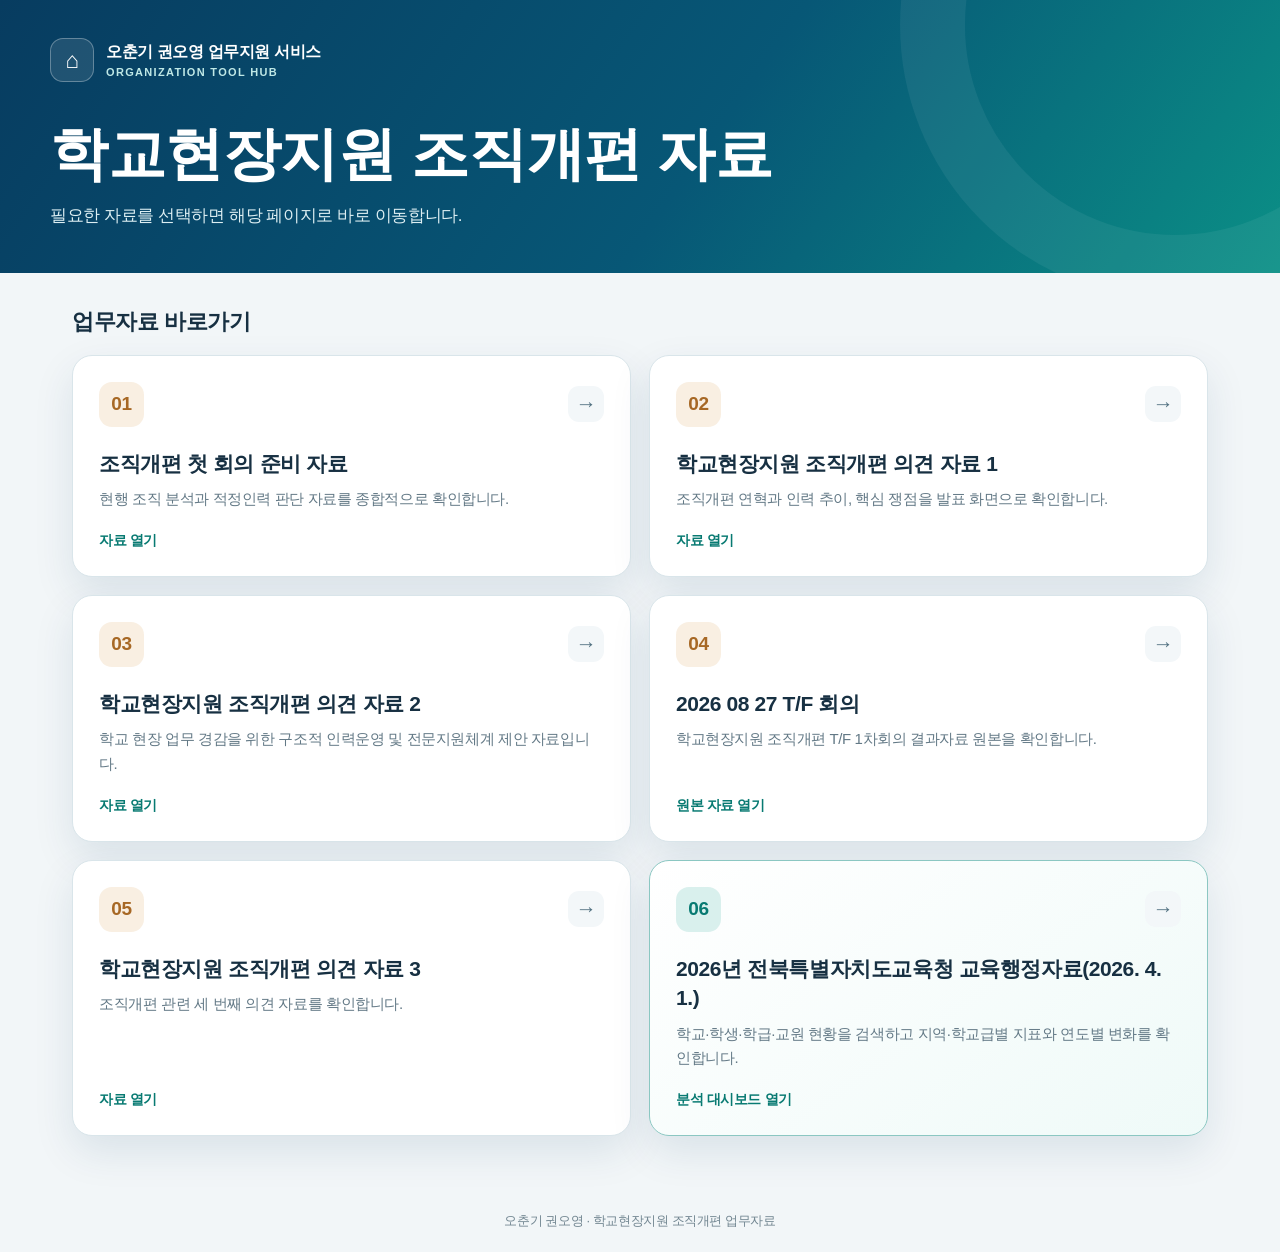
==== index.html @ 2577aa96 "Add 2026 education administration dashboard" ====
<!DOCTYPE html>
<html lang="ko">
<head>
  <meta charset="UTF-8">
  <meta name="viewport" content="width=device-width,initial-scale=1">
  <meta name="description" content="학교현장지원 조직개편 및 교육행정 관련 업무자료 모음">
  <meta name="theme-color" content="#073c60">
  <title>학교현장지원 조직개편 T/F</title>
  <style>
    :root{--navy:#073c60;--teal:#0b8f86;--ink:#173042;--muted:#637986;--line:#d9e5ea;--paper:#f2f6f8;--shadow:0 16px 40px rgba(7,60,96,.10)}
    *{box-sizing:border-box}body{margin:0;background:var(--paper);color:var(--ink);font-family:Pretendard,"Noto Sans KR","Malgun Gothic",sans-serif;letter-spacing:-.025em}.hero{position:relative;overflow:hidden;padding:38px 28px 42px;color:#fff;background:linear-gradient(125deg,#073c60 0%,#075776 55%,#0b8f86 100%)}.hero:after{content:"";position:absolute;width:420px;height:420px;right:-170px;top:-250px;border:65px solid rgba(255,255,255,.06);border-radius:50%}.hero-inner,.content{width:min(1180px,100%);margin:auto}.brand{display:flex;align-items:center;gap:12px;font-weight:900}.home{width:44px;height:44px;display:grid;place-items:center;border:1px solid rgba(255,255,255,.3);border-radius:13px;background:rgba(255,255,255,.10);font-size:23px}.brand small{display:block;margin-top:3px;color:#bfe8e6;font-size:11px;letter-spacing:.12em}h1{max-width:760px;margin:38px 0 14px;font-size:clamp(36px,5vw,58px);line-height:1.17}.lead{margin:0;color:#dceef2;font-size:17px;line-height:1.7}.content{padding:34px 22px 54px}.section-title{margin:0 0 18px;font-size:22px}.grid{display:grid;grid-template-columns:repeat(2,minmax(0,1fr));gap:18px}.card{display:flex;min-height:205px;flex-direction:column;padding:26px;border:1px solid var(--line);border-radius:20px;background:#fff;box-shadow:var(--shadow);color:inherit;text-decoration:none;transition:transform .18s ease,box-shadow .18s ease,border-color .18s ease}.card:hover,.card:focus-visible{transform:translateY(-4px);border-color:#91c9c5;box-shadow:0 22px 48px rgba(7,60,96,.16);outline:none}.top{display:flex;align-items:center;justify-content:space-between}.num{display:grid;width:45px;height:45px;place-items:center;border-radius:13px;background:#f9efe2;color:#a76825;font-size:19px;font-weight:900}.arrow{display:grid;width:36px;height:36px;place-items:center;border-radius:11px;background:#f3f7f9;color:#547383;font-size:21px}.card h2{margin:22px 0 9px;font-size:21px;line-height:1.4}.card p{margin:0;color:var(--muted);font-size:15px;line-height:1.65}.open{margin-top:auto;padding-top:20px;color:#087a72;font-size:14px;font-weight:900}.card.featured{border-color:#8bc7c2;background:linear-gradient(145deg,#fff 0%,#effaf8 100%)}.card.featured .num{background:#d9f0ed;color:#087a72}footer{padding:22px;text-align:center;color:#728691;font-size:13px}@media(max-width:720px){.hero{padding:28px 20px 34px}.hero h1{margin-top:30px}.content{padding:25px 15px 42px}.grid{grid-template-columns:1fr}.card{min-height:190px}}
  </style>
</head>
<body>
  <header class="hero"><div class="hero-inner"><div class="brand"><span class="home">⌂</span><span>오춘기 권오영 업무지원 서비스<small>ORGANIZATION TOOL HUB</small></span></div><h1>학교현장지원 조직개편 자료</h1><p class="lead">필요한 자료를 선택하면 해당 페이지로 바로 이동합니다.</p></div></header>
  <main class="content"><h2 class="section-title">업무자료 바로가기</h2><div class="grid">
    <a class="card" href="reorganization.html"><div class="top"><span class="num">01</span><span class="arrow">→</span></div><h2>조직개편 첫 회의 준비 자료</h2><p>현행 조직 분석과 적정인력 판단 자료를 종합적으로 확인합니다.</p><span class="open">자료 열기</span></a>
    <a class="card" href="reorganization-presentation.html"><div class="top"><span class="num">02</span><span class="arrow">→</span></div><h2>학교현장지원 조직개편 의견 자료 1</h2><p>조직개편 연혁과 인력 추이, 핵심 쟁점을 발표 화면으로 확인합니다.</p><span class="open">자료 열기</span></a>
    <a class="card" href="organization.html"><div class="top"><span class="num">03</span><span class="arrow">→</span></div><h2>학교현장지원 조직개편 의견 자료 2</h2><p>학교 현장 업무 경감을 위한 구조적 인력운영 및 전문지원체계 제안 자료입니다.</p><span class="open">자료 열기</span></a>
    <a class="card" href="organization3.html"><div class="top"><span class="num">04</span><span class="arrow">→</span></div><h2>2026 08 27 T/F 회의</h2><p>학교현장지원 조직개편 T/F 1차회의 결과자료 원본을 확인합니다.</p><span class="open">원본 자료 열기</span></a>
    <a class="card" href="organization2.html"><div class="top"><span class="num">05</span><span class="arrow">→</span></div><h2>학교현장지원 조직개편 의견 자료 3</h2><p>조직개편 관련 세 번째 의견 자료를 확인합니다.</p><span class="open">자료 열기</span></a>
    <a class="card featured" href="eddata.html"><div class="top"><span class="num">06</span><span class="arrow">→</span></div><h2>2026년 전북특별자치도교육청 교육행정자료(2026. 4. 1.)</h2><p>학교·학생·학급·교원 현황을 검색하고 지역·학교급별 지표와 연도별 변화를 확인합니다.</p><span class="open">분석 대시보드 열기</span></a>
  </div></main>
  <footer>오춘기 권오영 · 학교현장지원 조직개편 업무자료</footer>
</body></html>
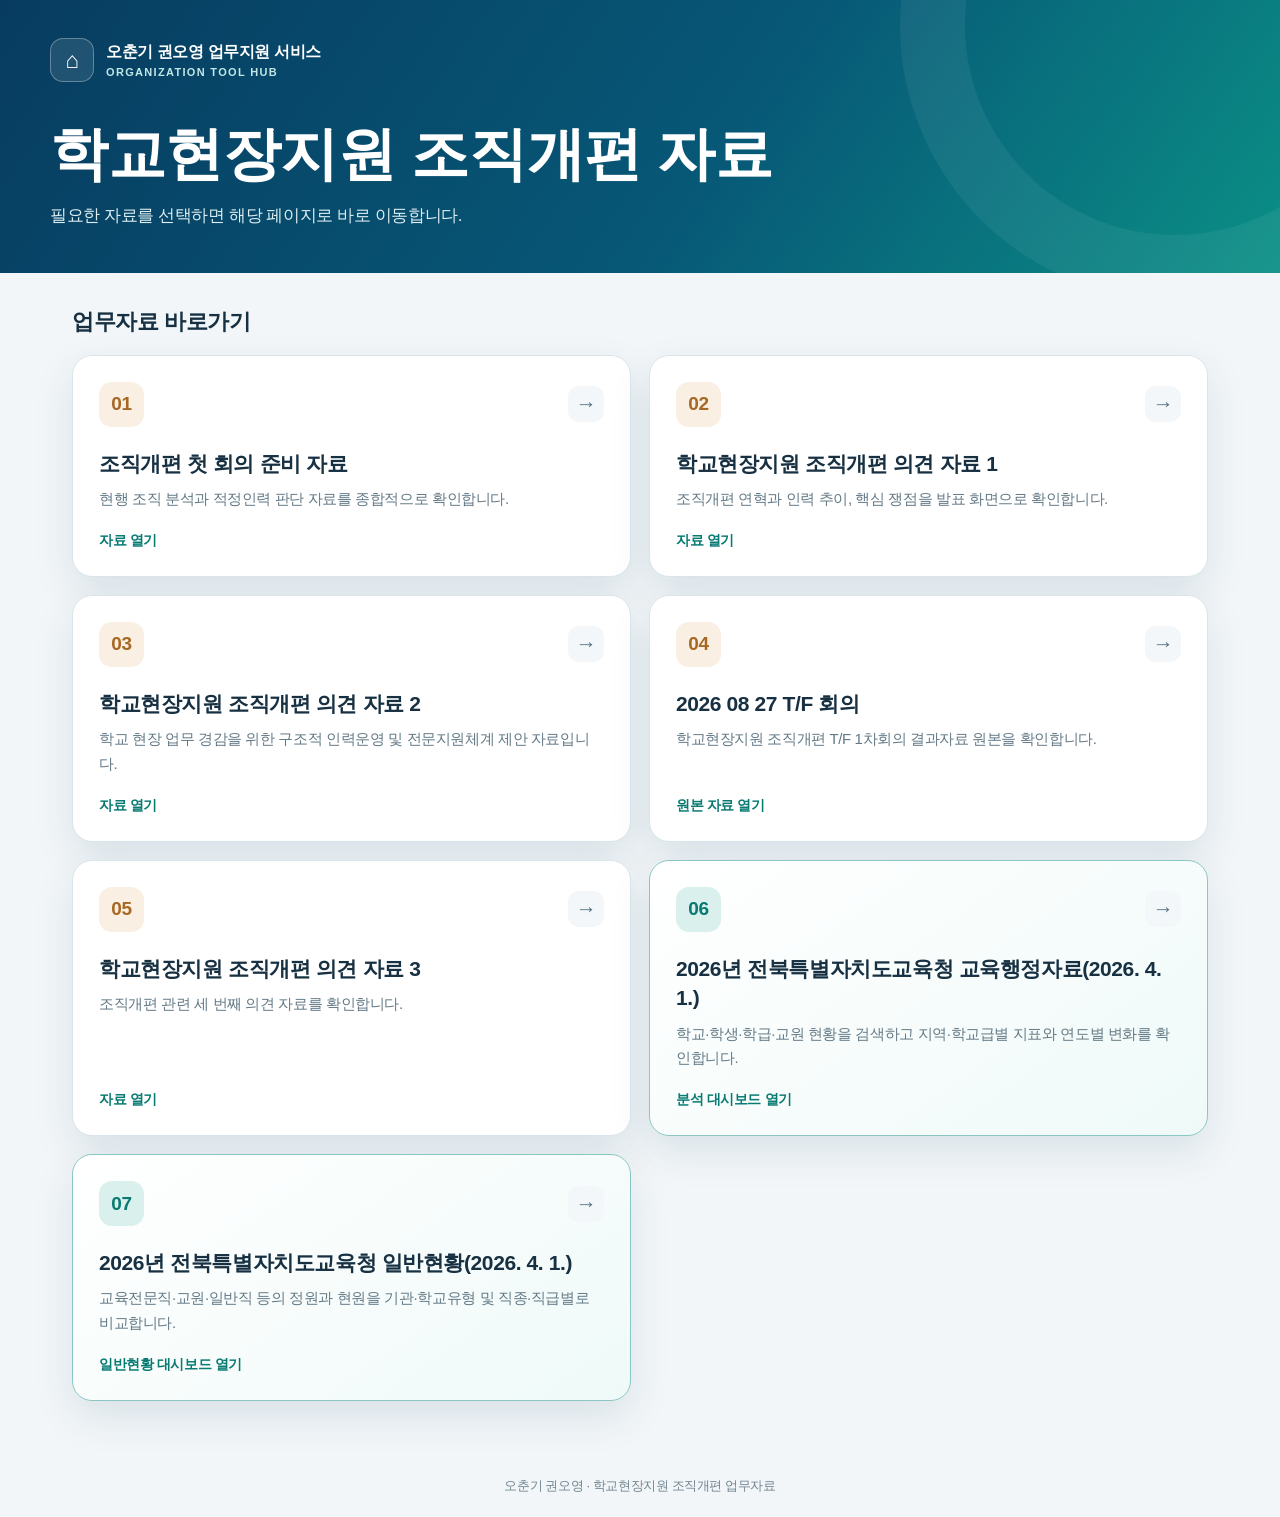
==== commit a3e1683e: "Add 2026 general status dashboard" ====
--- a/index.html
+++ b/index.html
@@ -20,6 +20,7 @@
     <a class="card" href="organization3.html"><div class="top"><span class="num">04</span><span class="arrow">→</span></div><h2>2026 08 27 T/F 회의</h2><p>학교현장지원 조직개편 T/F 1차회의 결과자료 원본을 확인합니다.</p><span class="open">원본 자료 열기</span></a>
     <a class="card" href="organization2.html"><div class="top"><span class="num">05</span><span class="arrow">→</span></div><h2>학교현장지원 조직개편 의견 자료 3</h2><p>조직개편 관련 세 번째 의견 자료를 확인합니다.</p><span class="open">자료 열기</span></a>
     <a class="card featured" href="eddata.html"><div class="top"><span class="num">06</span><span class="arrow">→</span></div><h2>2026년 전북특별자치도교육청 교육행정자료(2026. 4. 1.)</h2><p>학교·학생·학급·교원 현황을 검색하고 지역·학교급별 지표와 연도별 변화를 확인합니다.</p><span class="open">분석 대시보드 열기</span></a>
+    <a class="card featured" href="eddata2.html"><div class="top"><span class="num">07</span><span class="arrow">→</span></div><h2>2026년 전북특별자치도교육청 일반현황(2026. 4. 1.)</h2><p>교육전문직·교원·일반직 등의 정원과 현원을 기관·학교유형 및 직종·직급별로 비교합니다.</p><span class="open">일반현황 대시보드 열기</span></a>
   </div></main>
   <footer>오춘기 권오영 · 학교현장지원 조직개편 업무자료</footer>
 </body></html>
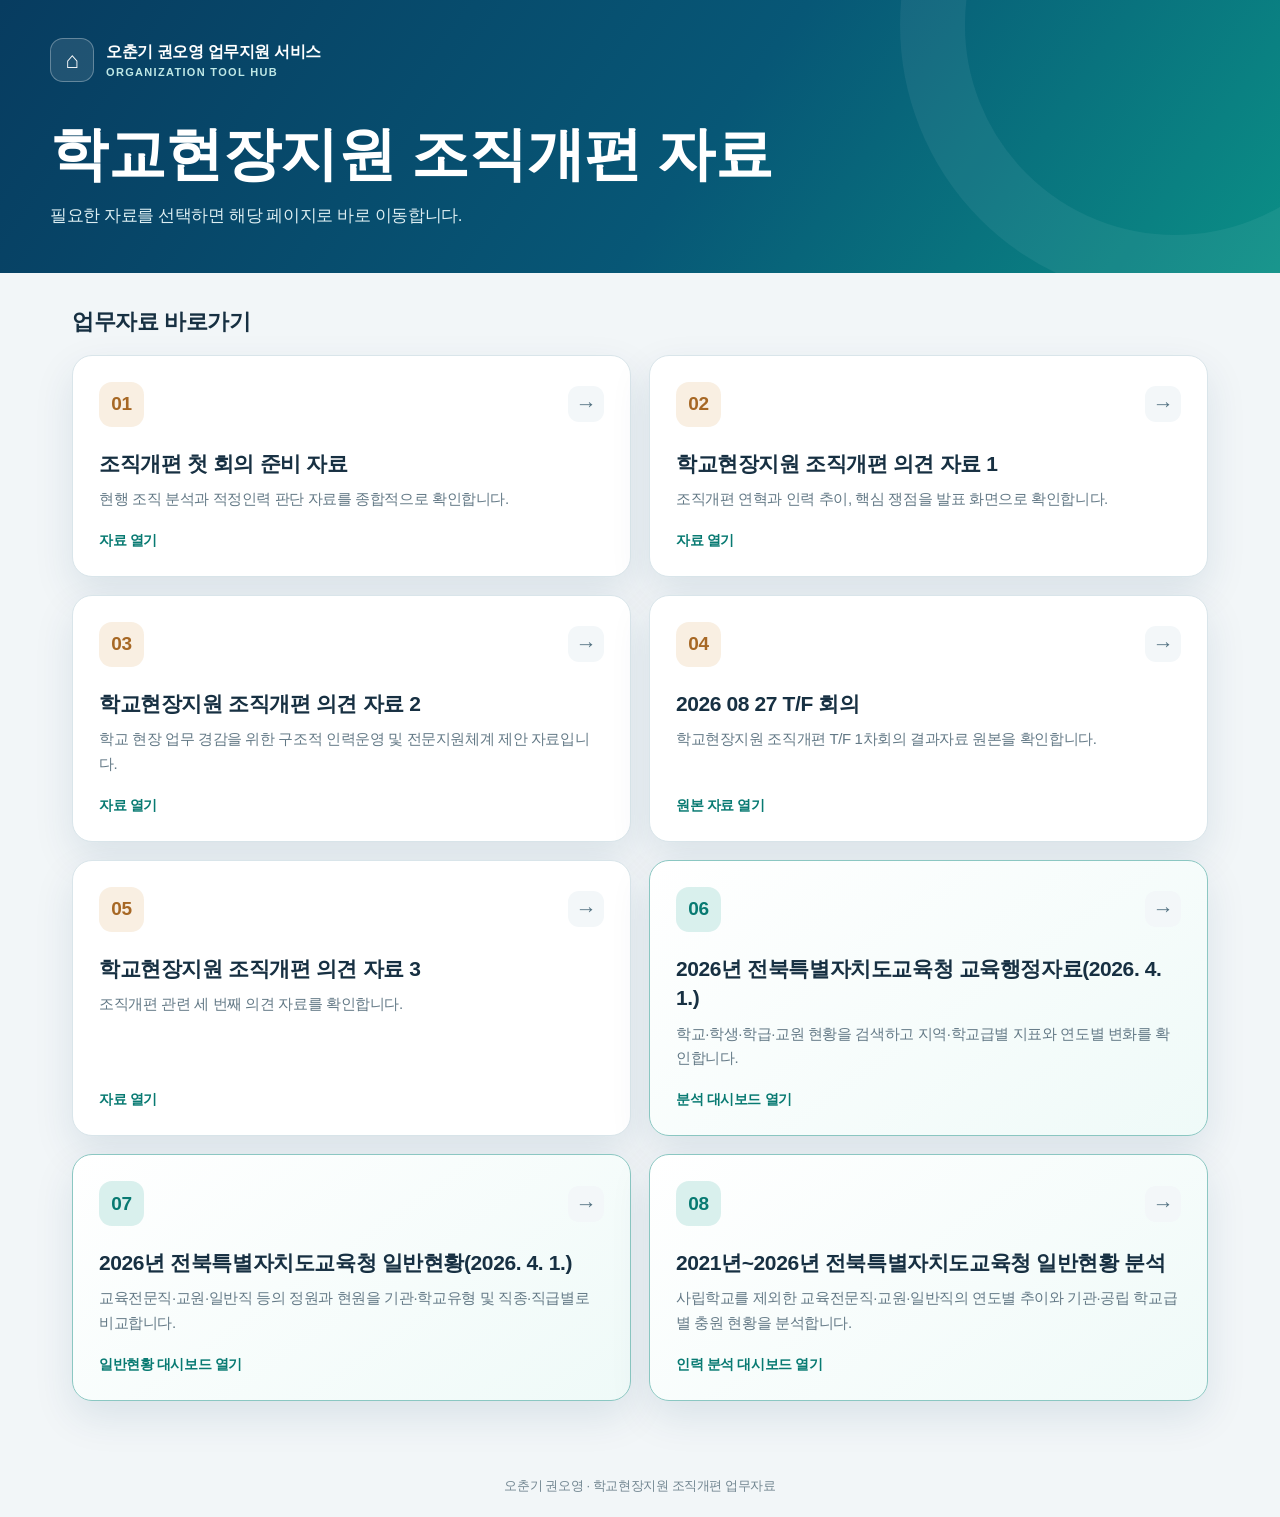
==== commit fa551650: "Add 2021-2026 staffing analysis dashboard" ====
--- a/index.html
+++ b/index.html
@@ -21,6 +21,7 @@
     <a class="card" href="organization2.html"><div class="top"><span class="num">05</span><span class="arrow">→</span></div><h2>학교현장지원 조직개편 의견 자료 3</h2><p>조직개편 관련 세 번째 의견 자료를 확인합니다.</p><span class="open">자료 열기</span></a>
     <a class="card featured" href="eddata.html"><div class="top"><span class="num">06</span><span class="arrow">→</span></div><h2>2026년 전북특별자치도교육청 교육행정자료(2026. 4. 1.)</h2><p>학교·학생·학급·교원 현황을 검색하고 지역·학교급별 지표와 연도별 변화를 확인합니다.</p><span class="open">분석 대시보드 열기</span></a>
     <a class="card featured" href="eddata2.html"><div class="top"><span class="num">07</span><span class="arrow">→</span></div><h2>2026년 전북특별자치도교육청 일반현황(2026. 4. 1.)</h2><p>교육전문직·교원·일반직 등의 정원과 현원을 기관·학교유형 및 직종·직급별로 비교합니다.</p><span class="open">일반현황 대시보드 열기</span></a>
+    <a class="card featured" href="eddata3.html"><div class="top"><span class="num">08</span><span class="arrow">→</span></div><h2>2021년~2026년 전북특별자치도교육청 일반현황 분석</h2><p>사립학교를 제외한 교육전문직·교원·일반직의 연도별 추이와 기관·공립 학교급별 충원 현황을 분석합니다.</p><span class="open">인력 분석 대시보드 열기</span></a>
   </div></main>
   <footer>오춘기 권오영 · 학교현장지원 조직개편 업무자료</footer>
 </body></html>
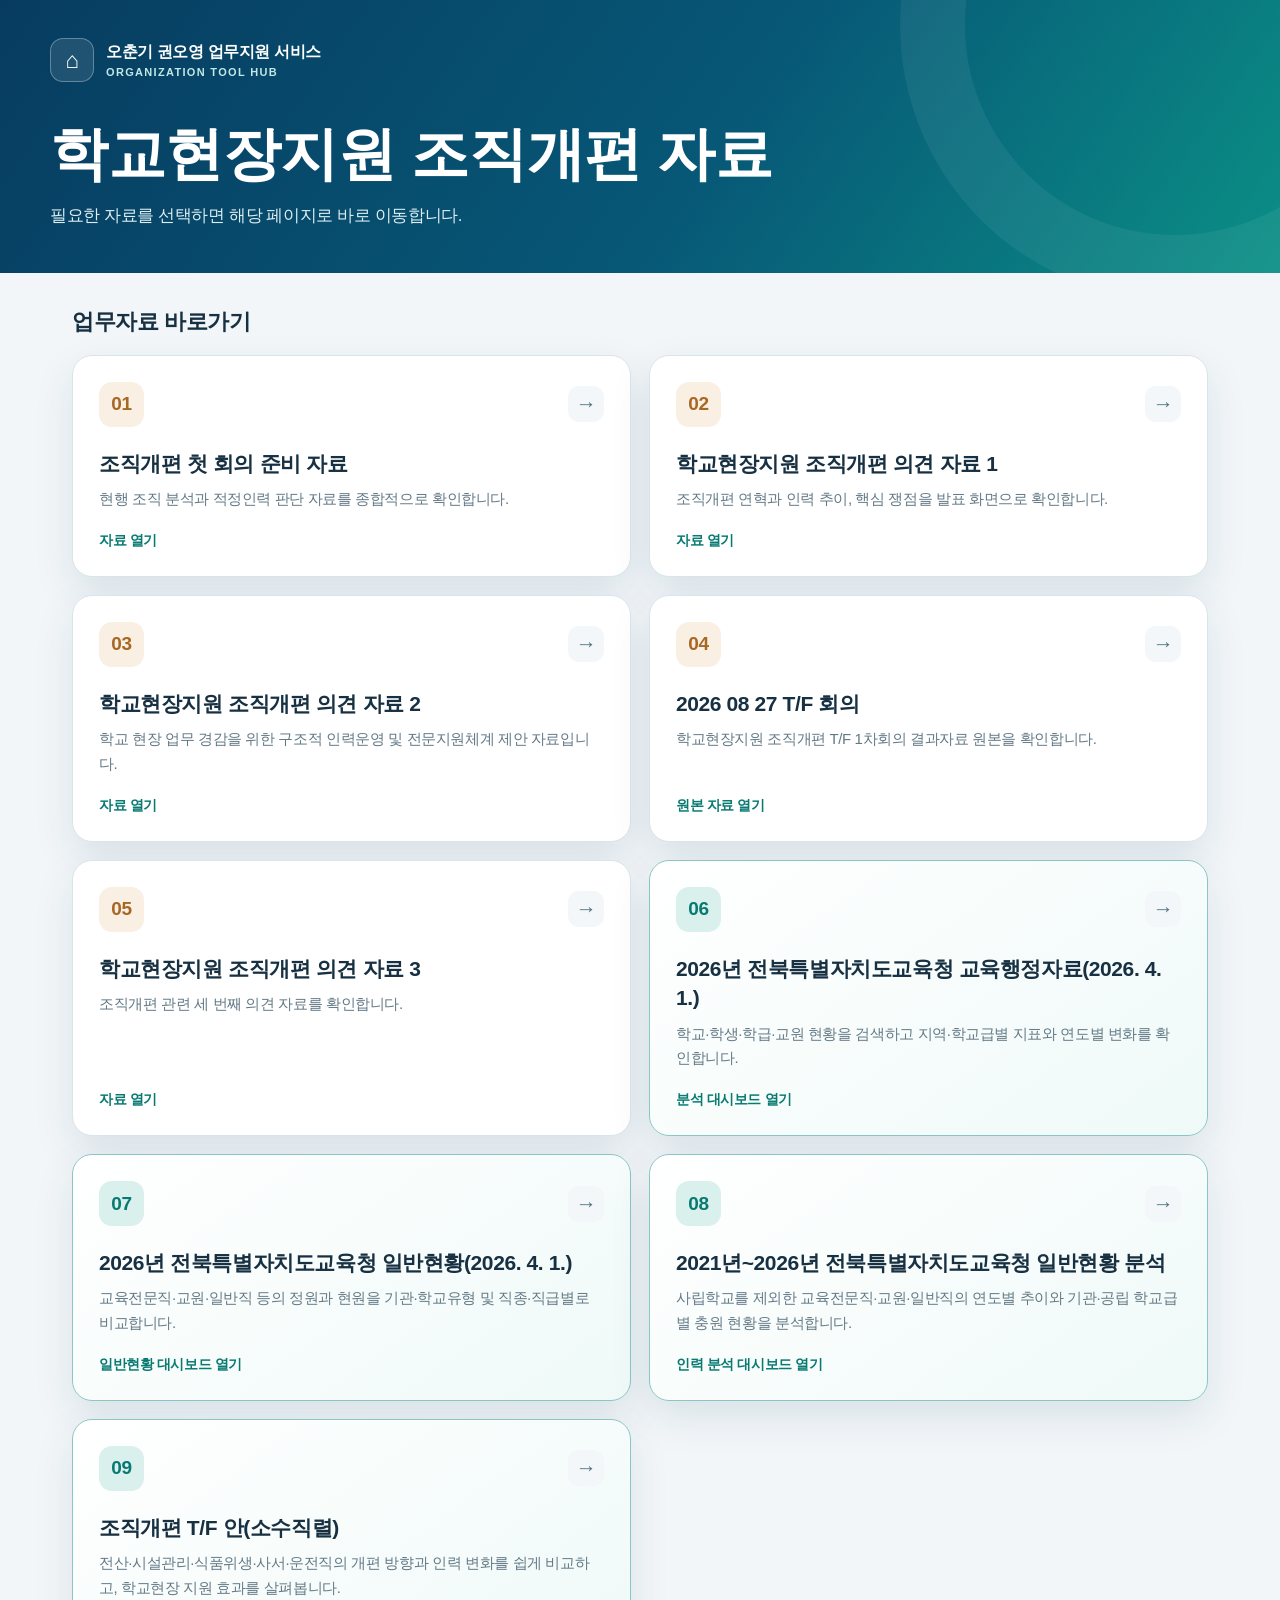
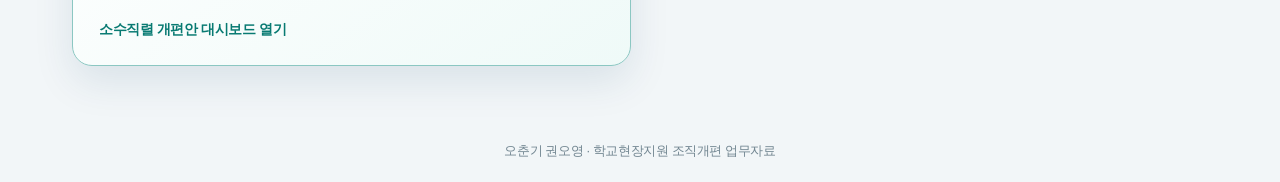
==== commit e85ee986: "Add source-grounded minority-job reorganization dashboard and hub menu" ====
--- a/index.html
+++ b/index.html
@@ -22,6 +22,7 @@
     <a class="card featured" href="eddata.html"><div class="top"><span class="num">06</span><span class="arrow">→</span></div><h2>2026년 전북특별자치도교육청 교육행정자료(2026. 4. 1.)</h2><p>학교·학생·학급·교원 현황을 검색하고 지역·학교급별 지표와 연도별 변화를 확인합니다.</p><span class="open">분석 대시보드 열기</span></a>
     <a class="card featured" href="eddata2.html"><div class="top"><span class="num">07</span><span class="arrow">→</span></div><h2>2026년 전북특별자치도교육청 일반현황(2026. 4. 1.)</h2><p>교육전문직·교원·일반직 등의 정원과 현원을 기관·학교유형 및 직종·직급별로 비교합니다.</p><span class="open">일반현황 대시보드 열기</span></a>
     <a class="card featured" href="eddata3.html"><div class="top"><span class="num">08</span><span class="arrow">→</span></div><h2>2021년~2026년 전북특별자치도교육청 일반현황 분석</h2><p>사립학교를 제외한 교육전문직·교원·일반직의 연도별 추이와 기관·공립 학교급별 충원 현황을 분석합니다.</p><span class="open">인력 분석 대시보드 열기</span></a>
+    <a class="card featured" href="eddata4.html"><div class="top"><span class="num">09</span><span class="arrow">→</span></div><h2>조직개편 T/F 안(소수직렬)</h2><p>전산·시설관리·식품위생·사서·운전직의 개편 방향과 인력 변화를 쉽게 비교하고, 학교현장 지원 효과를 살펴봅니다.</p><span class="open">소수직렬 개편안 대시보드 열기</span></a>
   </div></main>
   <footer>오춘기 권오영 · 학교현장지원 조직개편 업무자료</footer>
 </body></html>
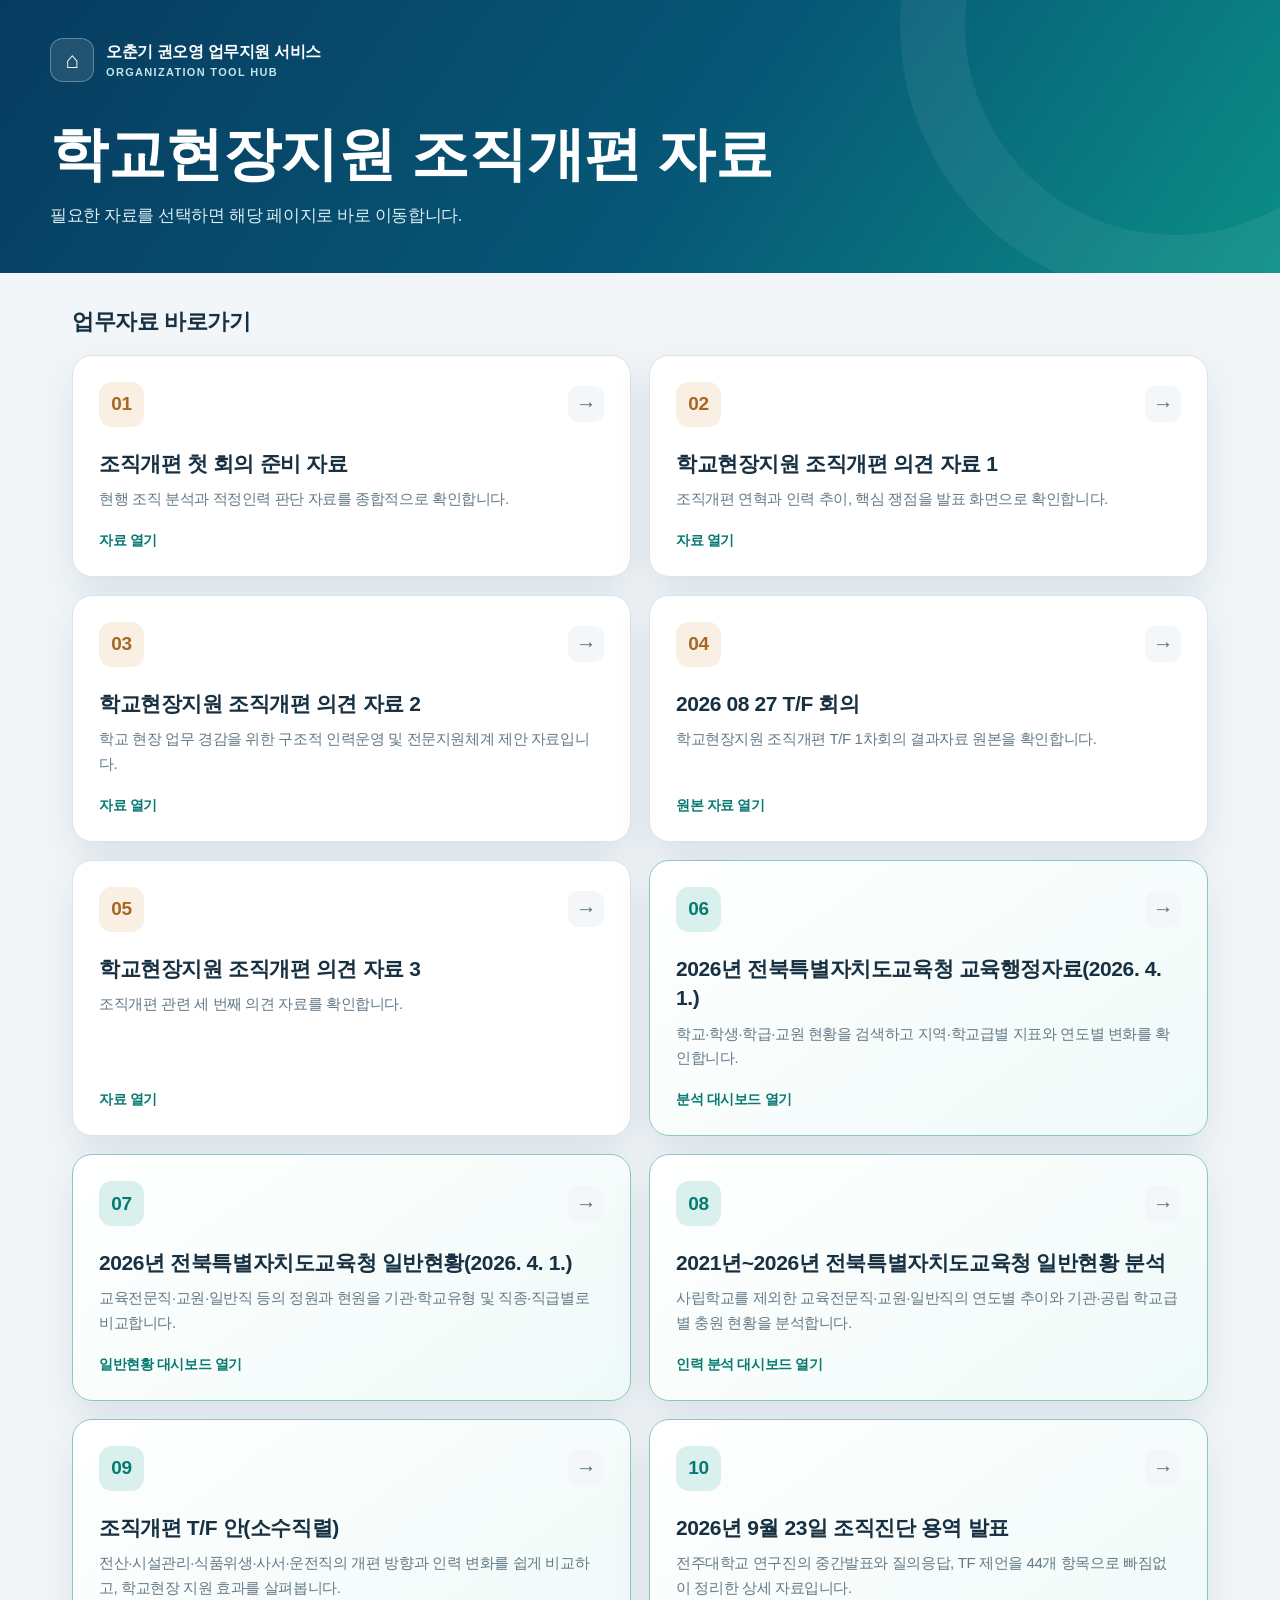
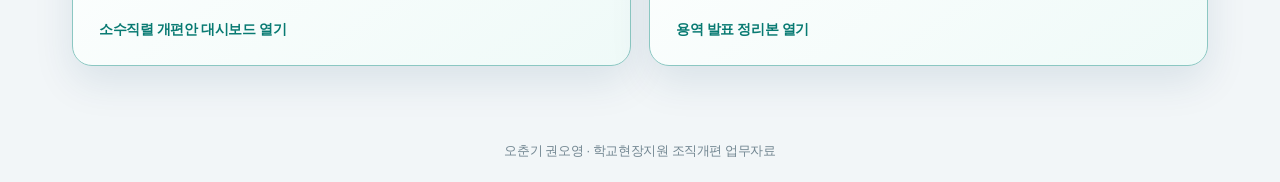
==== commit fc2a624c: "Add Sep 23 organization diagnosis briefing menu" ====
--- a/index.html
+++ b/index.html
@@ -1,28 +1,17 @@
 <!DOCTYPE html>
 <html lang="ko">
 <head>
-  <meta charset="UTF-8">
-  <meta name="viewport" content="width=device-width,initial-scale=1">
-  <meta name="description" content="학교현장지원 조직개편 및 교육행정 관련 업무자료 모음">
-  <meta name="theme-color" content="#073c60">
-  <title>학교현장지원 조직개편 T/F</title>
-  <style>
-    :root{--navy:#073c60;--teal:#0b8f86;--ink:#173042;--muted:#637986;--line:#d9e5ea;--paper:#f2f6f8;--shadow:0 16px 40px rgba(7,60,96,.10)}
-    *{box-sizing:border-box}body{margin:0;background:var(--paper);color:var(--ink);font-family:Pretendard,"Noto Sans KR","Malgun Gothic",sans-serif;letter-spacing:-.025em}.hero{position:relative;overflow:hidden;padding:38px 28px 42px;color:#fff;background:linear-gradient(125deg,#073c60 0%,#075776 55%,#0b8f86 100%)}.hero:after{content:"";position:absolute;width:420px;height:420px;right:-170px;top:-250px;border:65px solid rgba(255,255,255,.06);border-radius:50%}.hero-inner,.content{width:min(1180px,100%);margin:auto}.brand{display:flex;align-items:center;gap:12px;font-weight:900}.home{width:44px;height:44px;display:grid;place-items:center;border:1px solid rgba(255,255,255,.3);border-radius:13px;background:rgba(255,255,255,.10);font-size:23px}.brand small{display:block;margin-top:3px;color:#bfe8e6;font-size:11px;letter-spacing:.12em}h1{max-width:760px;margin:38px 0 14px;font-size:clamp(36px,5vw,58px);line-height:1.17}.lead{margin:0;color:#dceef2;font-size:17px;line-height:1.7}.content{padding:34px 22px 54px}.section-title{margin:0 0 18px;font-size:22px}.grid{display:grid;grid-template-columns:repeat(2,minmax(0,1fr));gap:18px}.card{display:flex;min-height:205px;flex-direction:column;padding:26px;border:1px solid var(--line);border-radius:20px;background:#fff;box-shadow:var(--shadow);color:inherit;text-decoration:none;transition:transform .18s ease,box-shadow .18s ease,border-color .18s ease}.card:hover,.card:focus-visible{transform:translateY(-4px);border-color:#91c9c5;box-shadow:0 22px 48px rgba(7,60,96,.16);outline:none}.top{display:flex;align-items:center;justify-content:space-between}.num{display:grid;width:45px;height:45px;place-items:center;border-radius:13px;background:#f9efe2;color:#a76825;font-size:19px;font-weight:900}.arrow{display:grid;width:36px;height:36px;place-items:center;border-radius:11px;background:#f3f7f9;color:#547383;font-size:21px}.card h2{margin:22px 0 9px;font-size:21px;line-height:1.4}.card p{margin:0;color:var(--muted);font-size:15px;line-height:1.65}.open{margin-top:auto;padding-top:20px;color:#087a72;font-size:14px;font-weight:900}.card.featured{border-color:#8bc7c2;background:linear-gradient(145deg,#fff 0%,#effaf8 100%)}.card.featured .num{background:#d9f0ed;color:#087a72}footer{padding:22px;text-align:center;color:#728691;font-size:13px}@media(max-width:720px){.hero{padding:28px 20px 34px}.hero h1{margin-top:30px}.content{padding:25px 15px 42px}.grid{grid-template-columns:1fr}.card{min-height:190px}}
-  </style>
-</head>
-<body>
-  <header class="hero"><div class="hero-inner"><div class="brand"><span class="home">⌂</span><span>오춘기 권오영 업무지원 서비스<small>ORGANIZATION TOOL HUB</small></span></div><h1>학교현장지원 조직개편 자료</h1><p class="lead">필요한 자료를 선택하면 해당 페이지로 바로 이동합니다.</p></div></header>
-  <main class="content"><h2 class="section-title">업무자료 바로가기</h2><div class="grid">
-    <a class="card" href="reorganization.html"><div class="top"><span class="num">01</span><span class="arrow">→</span></div><h2>조직개편 첫 회의 준비 자료</h2><p>현행 조직 분석과 적정인력 판단 자료를 종합적으로 확인합니다.</p><span class="open">자료 열기</span></a>
-    <a class="card" href="reorganization-presentation.html"><div class="top"><span class="num">02</span><span class="arrow">→</span></div><h2>학교현장지원 조직개편 의견 자료 1</h2><p>조직개편 연혁과 인력 추이, 핵심 쟁점을 발표 화면으로 확인합니다.</p><span class="open">자료 열기</span></a>
-    <a class="card" href="organization.html"><div class="top"><span class="num">03</span><span class="arrow">→</span></div><h2>학교현장지원 조직개편 의견 자료 2</h2><p>학교 현장 업무 경감을 위한 구조적 인력운영 및 전문지원체계 제안 자료입니다.</p><span class="open">자료 열기</span></a>
-    <a class="card" href="organization3.html"><div class="top"><span class="num">04</span><span class="arrow">→</span></div><h2>2026 08 27 T/F 회의</h2><p>학교현장지원 조직개편 T/F 1차회의 결과자료 원본을 확인합니다.</p><span class="open">원본 자료 열기</span></a>
-    <a class="card" href="organization2.html"><div class="top"><span class="num">05</span><span class="arrow">→</span></div><h2>학교현장지원 조직개편 의견 자료 3</h2><p>조직개편 관련 세 번째 의견 자료를 확인합니다.</p><span class="open">자료 열기</span></a>
-    <a class="card featured" href="eddata.html"><div class="top"><span class="num">06</span><span class="arrow">→</span></div><h2>2026년 전북특별자치도교육청 교육행정자료(2026. 4. 1.)</h2><p>학교·학생·학급·교원 현황을 검색하고 지역·학교급별 지표와 연도별 변화를 확인합니다.</p><span class="open">분석 대시보드 열기</span></a>
-    <a class="card featured" href="eddata2.html"><div class="top"><span class="num">07</span><span class="arrow">→</span></div><h2>2026년 전북특별자치도교육청 일반현황(2026. 4. 1.)</h2><p>교육전문직·교원·일반직 등의 정원과 현원을 기관·학교유형 및 직종·직급별로 비교합니다.</p><span class="open">일반현황 대시보드 열기</span></a>
-    <a class="card featured" href="eddata3.html"><div class="top"><span class="num">08</span><span class="arrow">→</span></div><h2>2021년~2026년 전북특별자치도교육청 일반현황 분석</h2><p>사립학교를 제외한 교육전문직·교원·일반직의 연도별 추이와 기관·공립 학교급별 충원 현황을 분석합니다.</p><span class="open">인력 분석 대시보드 열기</span></a>
-    <a class="card featured" href="eddata4.html"><div class="top"><span class="num">09</span><span class="arrow">→</span></div><h2>조직개편 T/F 안(소수직렬)</h2><p>전산·시설관리·식품위생·사서·운전직의 개편 방향과 인력 변화를 쉽게 비교하고, 학교현장 지원 효과를 살펴봅니다.</p><span class="open">소수직렬 개편안 대시보드 열기</span></a>
-  </div></main>
-  <footer>오춘기 권오영 · 학교현장지원 조직개편 업무자료</footer>
-</body></html>
+<meta charset="UTF-8"><meta name="viewport" content="width=device-width,initial-scale=1"><meta name="description" content="학교현장지원 조직개편 및 교육행정 관련 업무자료 모음"><meta name="theme-color" content="#073c60"><title>학교현장지원 조직개편 T/F</title>
+<style>:root{--navy:#073c60;--teal:#0b8f86;--ink:#173042;--muted:#637986;--line:#d9e5ea;--paper:#f2f6f8;--shadow:0 16px 40px rgba(7,60,96,.10)}*{box-sizing:border-box}body{margin:0;background:var(--paper);color:var(--ink);font-family:Pretendard,"Noto Sans KR","Malgun Gothic",sans-serif;letter-spacing:-.025em}.hero{position:relative;overflow:hidden;padding:38px 28px 42px;color:#fff;background:linear-gradient(125deg,#073c60 0%,#075776 55%,#0b8f86 100%)}.hero:after{content:"";position:absolute;width:420px;height:420px;right:-170px;top:-250px;border:65px solid rgba(255,255,255,.06);border-radius:50%}.hero-inner,.content{width:min(1180px,100%);margin:auto}.brand{display:flex;align-items:center;gap:12px;font-weight:900}.home{width:44px;height:44px;display:grid;place-items:center;border:1px solid rgba(255,255,255,.3);border-radius:13px;background:rgba(255,255,255,.10);font-size:23px}.brand small{display:block;margin-top:3px;color:#bfe8e6;font-size:11px;letter-spacing:.12em}h1{max-width:760px;margin:38px 0 14px;font-size:clamp(36px,5vw,58px);line-height:1.17}.lead{margin:0;color:#dceef2;font-size:17px;line-height:1.7}.content{padding:34px 22px 54px}.section-title{margin:0 0 18px;font-size:22px}.grid{display:grid;grid-template-columns:repeat(2,minmax(0,1fr));gap:18px}.card{display:flex;min-height:205px;flex-direction:column;padding:26px;border:1px solid var(--line);border-radius:20px;background:#fff;box-shadow:var(--shadow);color:inherit;text-decoration:none;transition:transform .18s ease,box-shadow .18s ease,border-color .18s ease}.card:hover,.card:focus-visible{transform:translateY(-4px);border-color:#91c9c5;box-shadow:0 22px 48px rgba(7,60,96,.16);outline:none}.top{display:flex;align-items:center;justify-content:space-between}.num{display:grid;width:45px;height:45px;place-items:center;border-radius:13px;background:#f9efe2;color:#a76825;font-size:19px;font-weight:900}.arrow{display:grid;width:36px;height:36px;place-items:center;border-radius:11px;background:#f3f7f9;color:#547383;font-size:21px}.card h2{margin:22px 0 9px;font-size:21px;line-height:1.4}.card p{margin:0;color:var(--muted);font-size:15px;line-height:1.65}.open{margin-top:auto;padding-top:20px;color:#087a72;font-size:14px;font-weight:900}.card.featured{border-color:#8bc7c2;background:linear-gradient(145deg,#fff 0%,#effaf8 100%)}.card.featured .num{background:#d9f0ed;color:#087a72}footer{padding:22px;text-align:center;color:#728691;font-size:13px}@media(max-width:720px){.hero{padding:28px 20px 34px}.hero h1{margin-top:30px}.content{padding:25px 15px 42px}.grid{grid-template-columns:1fr}.card{min-height:190px}}</style>
+</head><body><header class="hero"><div class="hero-inner"><div class="brand"><span class="home">⌂</span><span>오춘기 권오영 업무지원 서비스<small>ORGANIZATION TOOL HUB</small></span></div><h1>학교현장지원 조직개편 자료</h1><p class="lead">필요한 자료를 선택하면 해당 페이지로 바로 이동합니다.</p></div></header><main class="content"><h2 class="section-title">업무자료 바로가기</h2><div class="grid">
+<a class="card" href="reorganization.html"><div class="top"><span class="num">01</span><span class="arrow">→</span></div><h2>조직개편 첫 회의 준비 자료</h2><p>현행 조직 분석과 적정인력 판단 자료를 종합적으로 확인합니다.</p><span class="open">자료 열기</span></a>
+<a class="card" href="reorganization-presentation.html"><div class="top"><span class="num">02</span><span class="arrow">→</span></div><h2>학교현장지원 조직개편 의견 자료 1</h2><p>조직개편 연혁과 인력 추이, 핵심 쟁점을 발표 화면으로 확인합니다.</p><span class="open">자료 열기</span></a>
+<a class="card" href="organization.html"><div class="top"><span class="num">03</span><span class="arrow">→</span></div><h2>학교현장지원 조직개편 의견 자료 2</h2><p>학교 현장 업무 경감을 위한 구조적 인력운영 및 전문지원체계 제안 자료입니다.</p><span class="open">자료 열기</span></a>
+<a class="card" href="organization3.html"><div class="top"><span class="num">04</span><span class="arrow">→</span></div><h2>2026 08 27 T/F 회의</h2><p>학교현장지원 조직개편 T/F 1차회의 결과자료 원본을 확인합니다.</p><span class="open">원본 자료 열기</span></a>
+<a class="card" href="organization2.html"><div class="top"><span class="num">05</span><span class="arrow">→</span></div><h2>학교현장지원 조직개편 의견 자료 3</h2><p>조직개편 관련 세 번째 의견 자료를 확인합니다.</p><span class="open">자료 열기</span></a>
+<a class="card featured" href="eddata.html"><div class="top"><span class="num">06</span><span class="arrow">→</span></div><h2>2026년 전북특별자치도교육청 교육행정자료(2026. 4. 1.)</h2><p>학교·학생·학급·교원 현황을 검색하고 지역·학교급별 지표와 연도별 변화를 확인합니다.</p><span class="open">분석 대시보드 열기</span></a>
+<a class="card featured" href="eddata2.html"><div class="top"><span class="num">07</span><span class="arrow">→</span></div><h2>2026년 전북특별자치도교육청 일반현황(2026. 4. 1.)</h2><p>교육전문직·교원·일반직 등의 정원과 현원을 기관·학교유형 및 직종·직급별로 비교합니다.</p><span class="open">일반현황 대시보드 열기</span></a>
+<a class="card featured" href="eddata3.html"><div class="top"><span class="num">08</span><span class="arrow">→</span></div><h2>2021년~2026년 전북특별자치도교육청 일반현황 분석</h2><p>사립학교를 제외한 교육전문직·교원·일반직의 연도별 추이와 기관·공립 학교급별 충원 현황을 분석합니다.</p><span class="open">인력 분석 대시보드 열기</span></a>
+<a class="card featured" href="eddata4.html"><div class="top"><span class="num">09</span><span class="arrow">→</span></div><h2>조직개편 T/F 안(소수직렬)</h2><p>전산·시설관리·식품위생·사서·운전직의 개편 방향과 인력 변화를 쉽게 비교하고, 학교현장 지원 효과를 살펴봅니다.</p><span class="open">소수직렬 개편안 대시보드 열기</span></a>
+<a class="card featured" href="eddata5.html"><div class="top"><span class="num">10</span><span class="arrow">→</span></div><h2>2026년 9월 23일 조직진단 용역 발표</h2><p>전주대학교 연구진의 중간발표와 질의응답, TF 제언을 44개 항목으로 빠짐없이 정리한 상세 자료입니다.</p><span class="open">용역 발표 정리본 열기</span></a>
+</div></main><footer>오춘기 권오영 · 학교현장지원 조직개편 업무자료</footer></body></html>
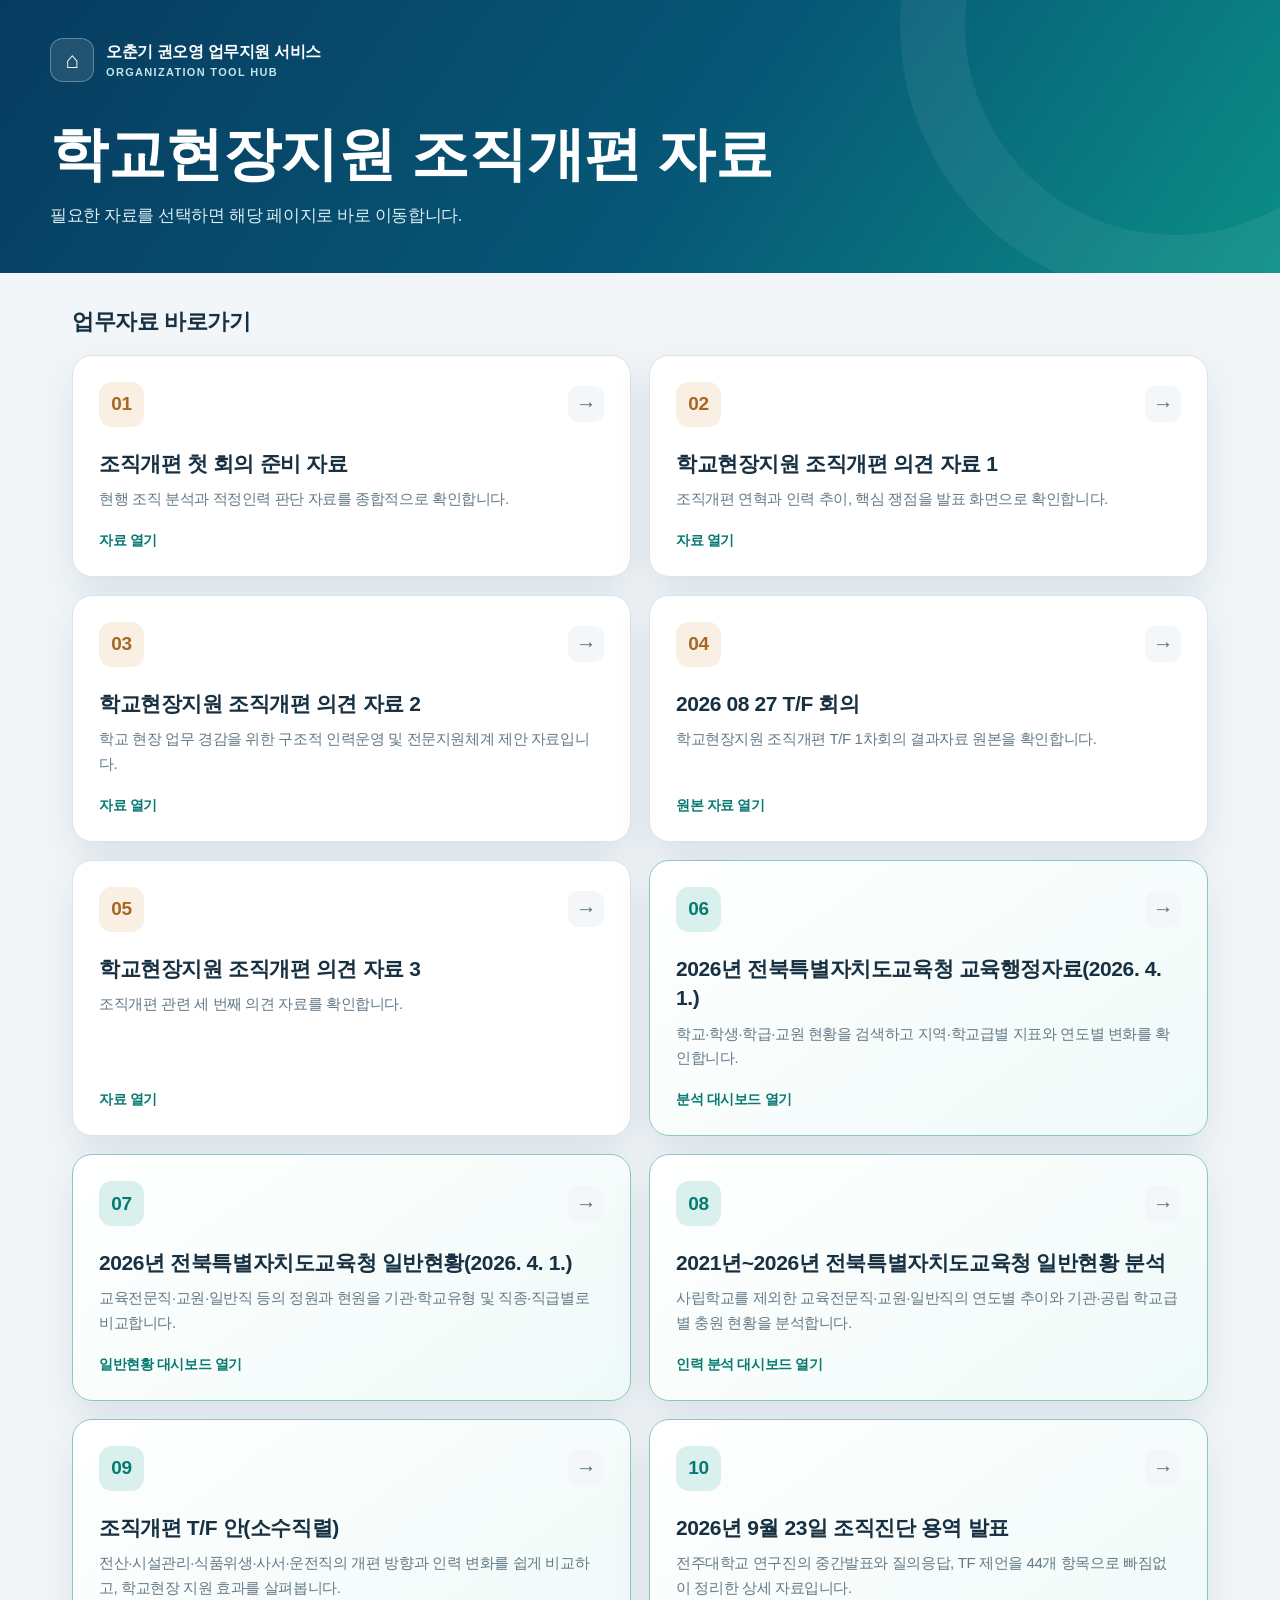
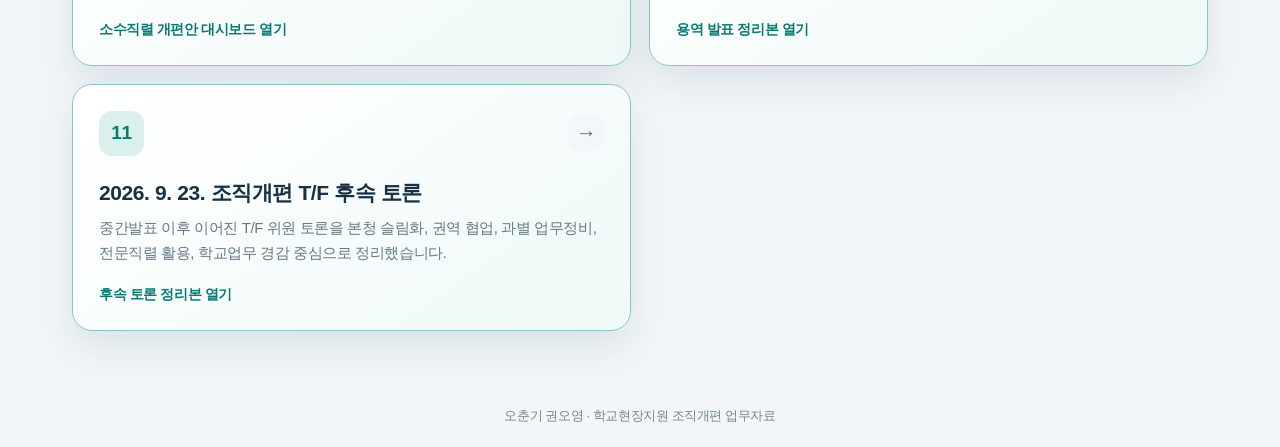
==== commit 1f845320: "Add Sep 23 TF follow-up discussion menu" ====
--- a/index.html
+++ b/index.html
@@ -14,4 +14,5 @@
 <a class="card featured" href="eddata3.html"><div class="top"><span class="num">08</span><span class="arrow">→</span></div><h2>2021년~2026년 전북특별자치도교육청 일반현황 분석</h2><p>사립학교를 제외한 교육전문직·교원·일반직의 연도별 추이와 기관·공립 학교급별 충원 현황을 분석합니다.</p><span class="open">인력 분석 대시보드 열기</span></a>
 <a class="card featured" href="eddata4.html"><div class="top"><span class="num">09</span><span class="arrow">→</span></div><h2>조직개편 T/F 안(소수직렬)</h2><p>전산·시설관리·식품위생·사서·운전직의 개편 방향과 인력 변화를 쉽게 비교하고, 학교현장 지원 효과를 살펴봅니다.</p><span class="open">소수직렬 개편안 대시보드 열기</span></a>
 <a class="card featured" href="eddata5.html"><div class="top"><span class="num">10</span><span class="arrow">→</span></div><h2>2026년 9월 23일 조직진단 용역 발표</h2><p>전주대학교 연구진의 중간발표와 질의응답, TF 제언을 44개 항목으로 빠짐없이 정리한 상세 자료입니다.</p><span class="open">용역 발표 정리본 열기</span></a>
+<a class="card featured" href="eddata6.html"><div class="top"><span class="num">11</span><span class="arrow">→</span></div><h2>2026. 9. 23. 조직개편 T/F 후속 토론</h2><p>중간발표 이후 이어진 T/F 위원 토론을 본청 슬림화, 권역 협업, 과별 업무정비, 전문직렬 활용, 학교업무 경감 중심으로 정리했습니다.</p><span class="open">후속 토론 정리본 열기</span></a>
 </div></main><footer>오춘기 권오영 · 학교현장지원 조직개편 업무자료</footer></body></html>
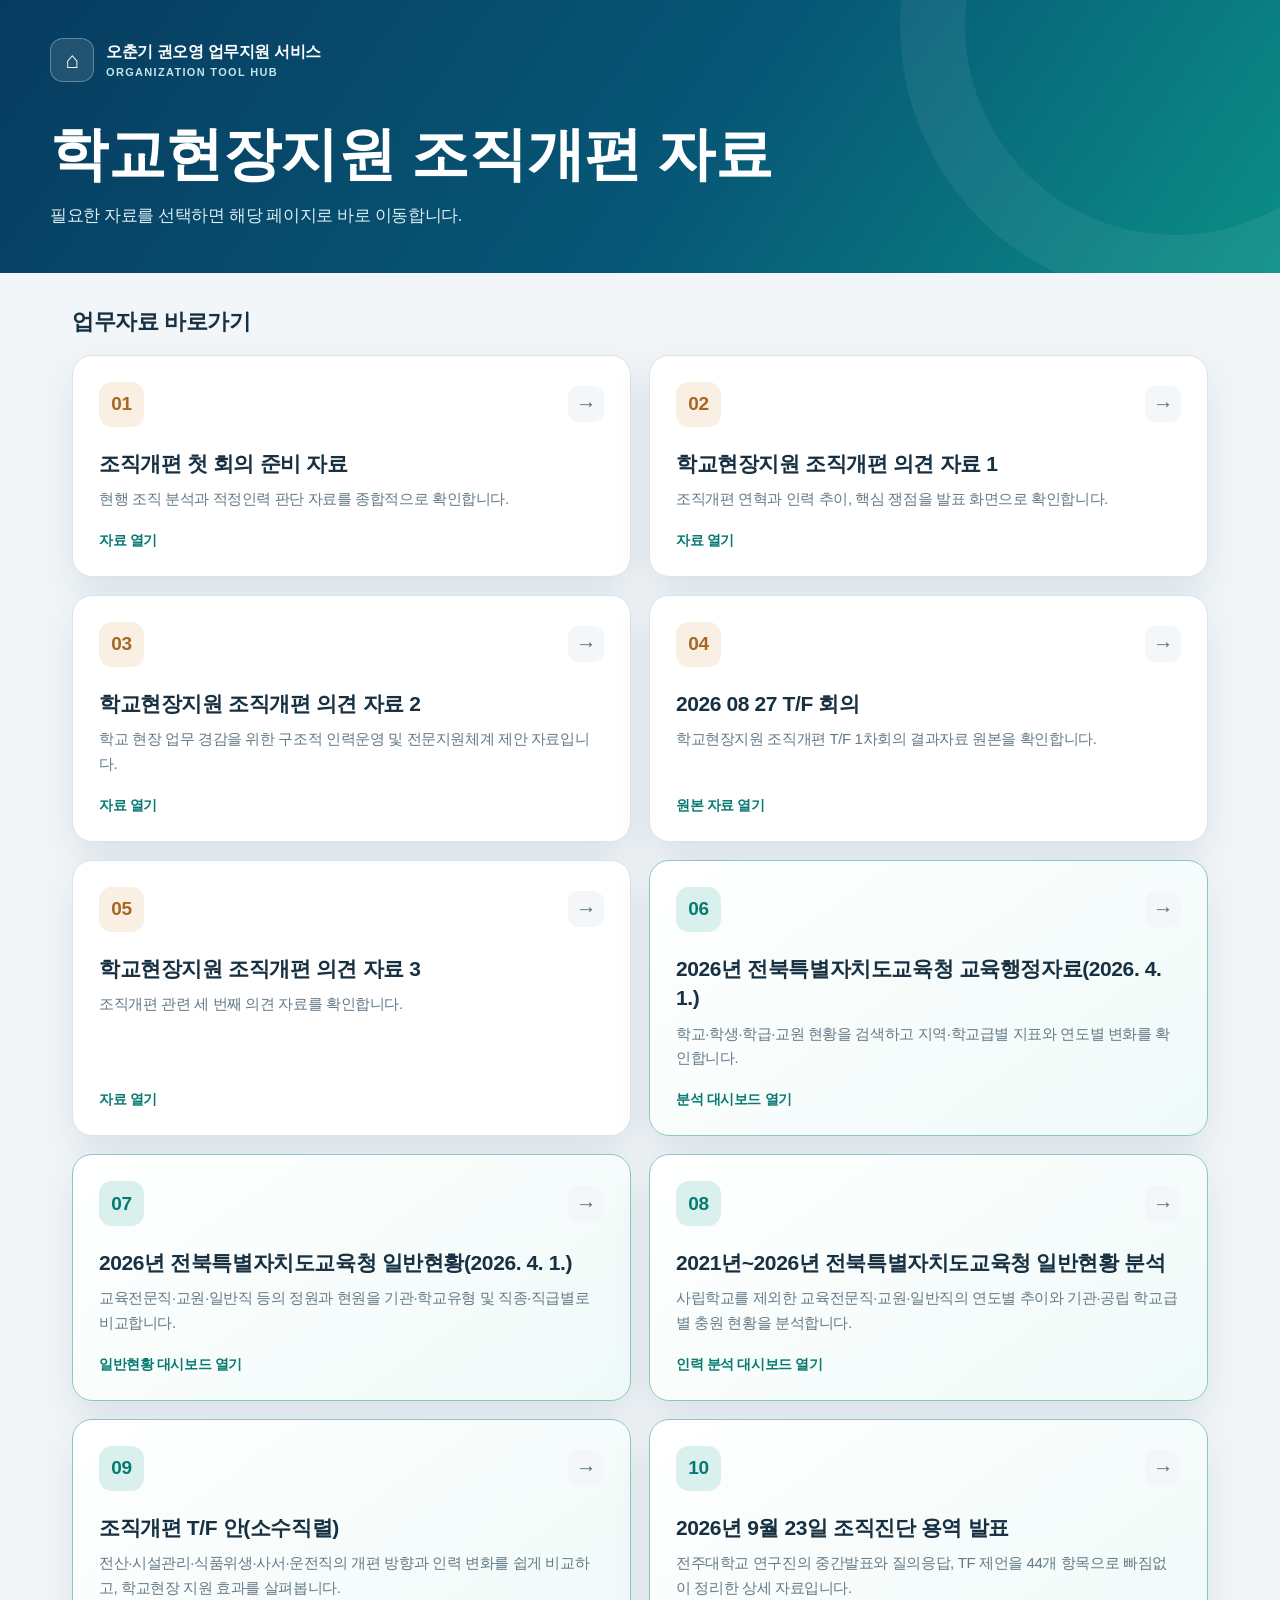
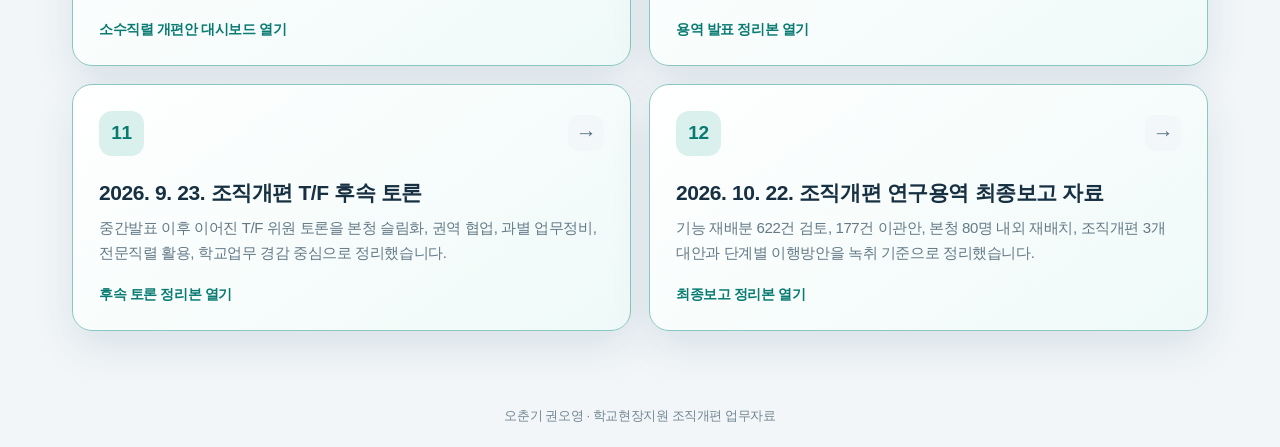
==== commit 55347f3e: "Add link to 2026-10-22 final briefing summary" ====
--- a/index.html
+++ b/index.html
@@ -15,4 +15,5 @@
 <a class="card featured" href="eddata4.html"><div class="top"><span class="num">09</span><span class="arrow">→</span></div><h2>조직개편 T/F 안(소수직렬)</h2><p>전산·시설관리·식품위생·사서·운전직의 개편 방향과 인력 변화를 쉽게 비교하고, 학교현장 지원 효과를 살펴봅니다.</p><span class="open">소수직렬 개편안 대시보드 열기</span></a>
 <a class="card featured" href="eddata5.html"><div class="top"><span class="num">10</span><span class="arrow">→</span></div><h2>2026년 9월 23일 조직진단 용역 발표</h2><p>전주대학교 연구진의 중간발표와 질의응답, TF 제언을 44개 항목으로 빠짐없이 정리한 상세 자료입니다.</p><span class="open">용역 발표 정리본 열기</span></a>
 <a class="card featured" href="eddata6.html"><div class="top"><span class="num">11</span><span class="arrow">→</span></div><h2>2026. 9. 23. 조직개편 T/F 후속 토론</h2><p>중간발표 이후 이어진 T/F 위원 토론을 본청 슬림화, 권역 협업, 과별 업무정비, 전문직렬 활용, 학교업무 경감 중심으로 정리했습니다.</p><span class="open">후속 토론 정리본 열기</span></a>
+<a class="card featured" href="eddata7.html"><div class="top"><span class="num">12</span><span class="arrow">→</span></div><h2>2026. 10. 22. 조직개편 연구용역 최종보고 자료</h2><p>기능 재배분 622건 검토, 177건 이관안, 본청 80명 내외 재배치, 조직개편 3개 대안과 단계별 이행방안을 녹취 기준으로 정리했습니다.</p><span class="open">최종보고 정리본 열기</span></a>
 </div></main><footer>오춘기 권오영 · 학교현장지원 조직개편 업무자료</footer></body></html>
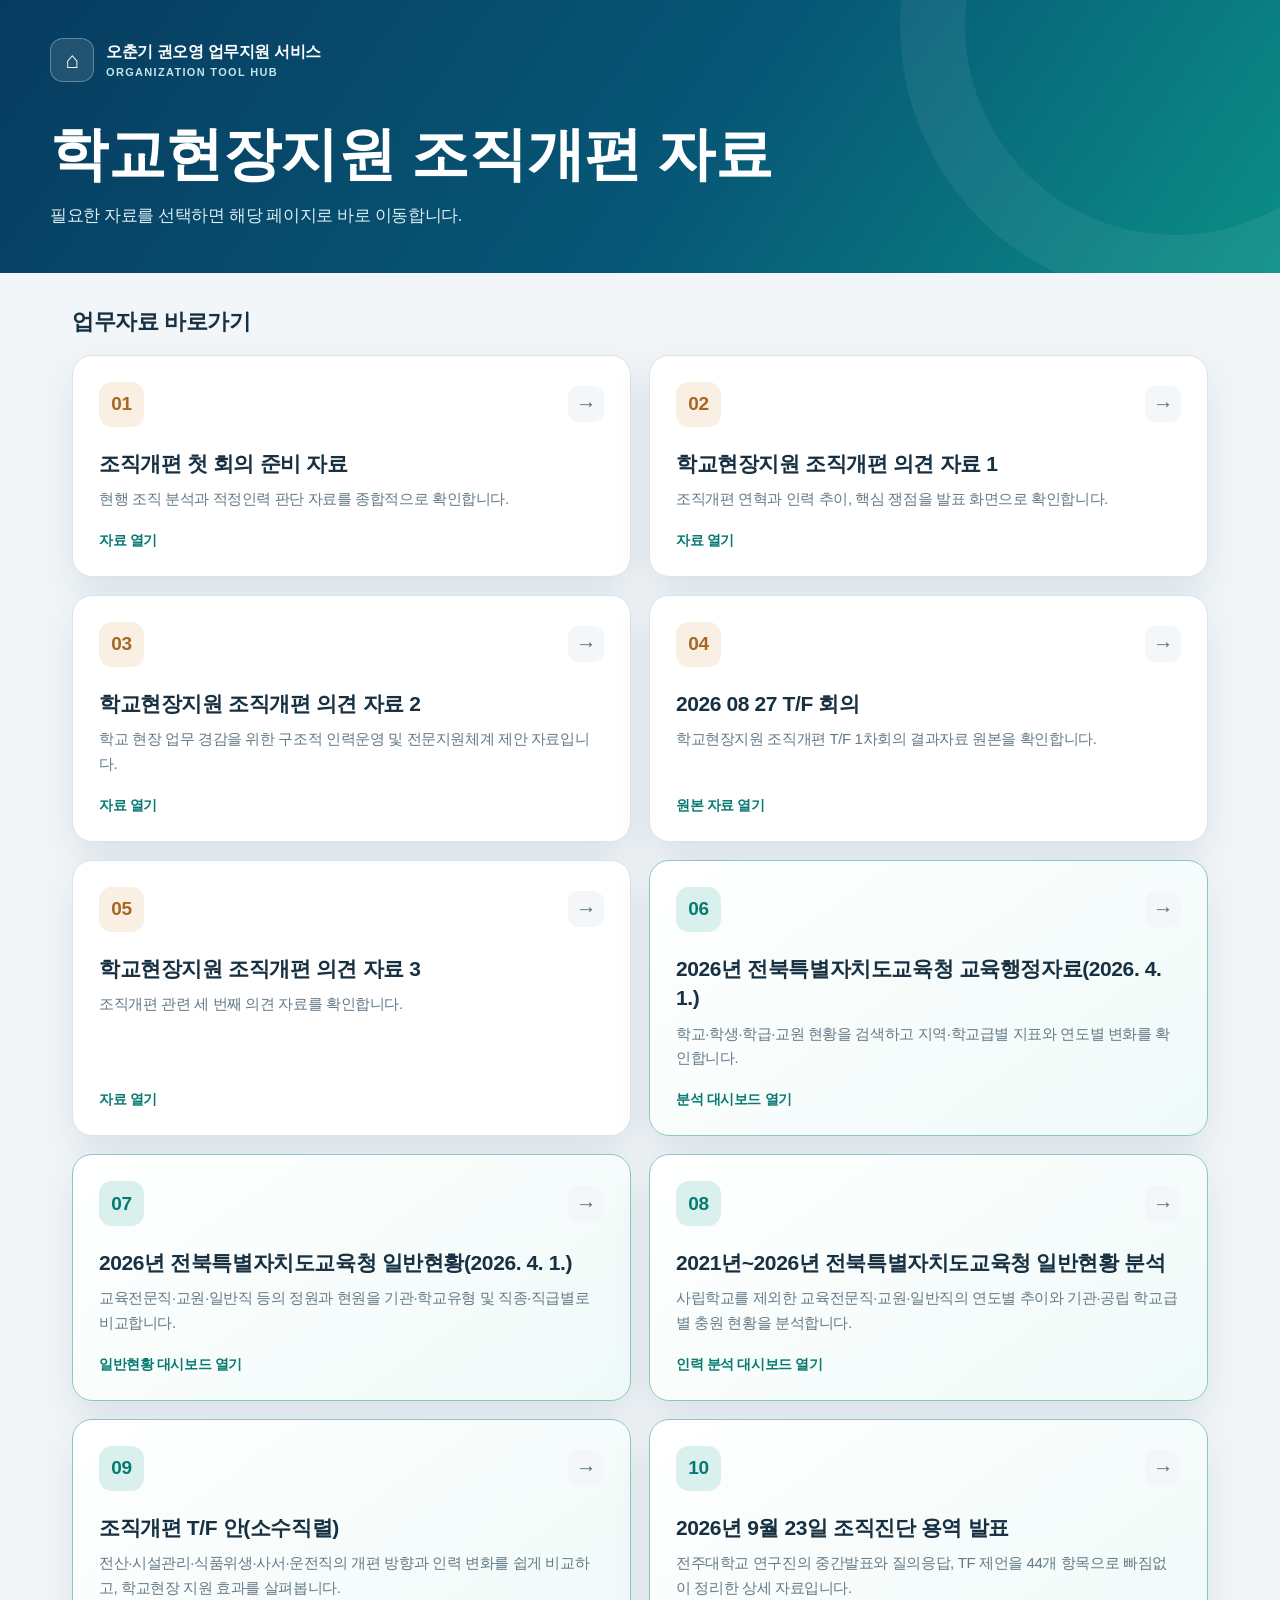
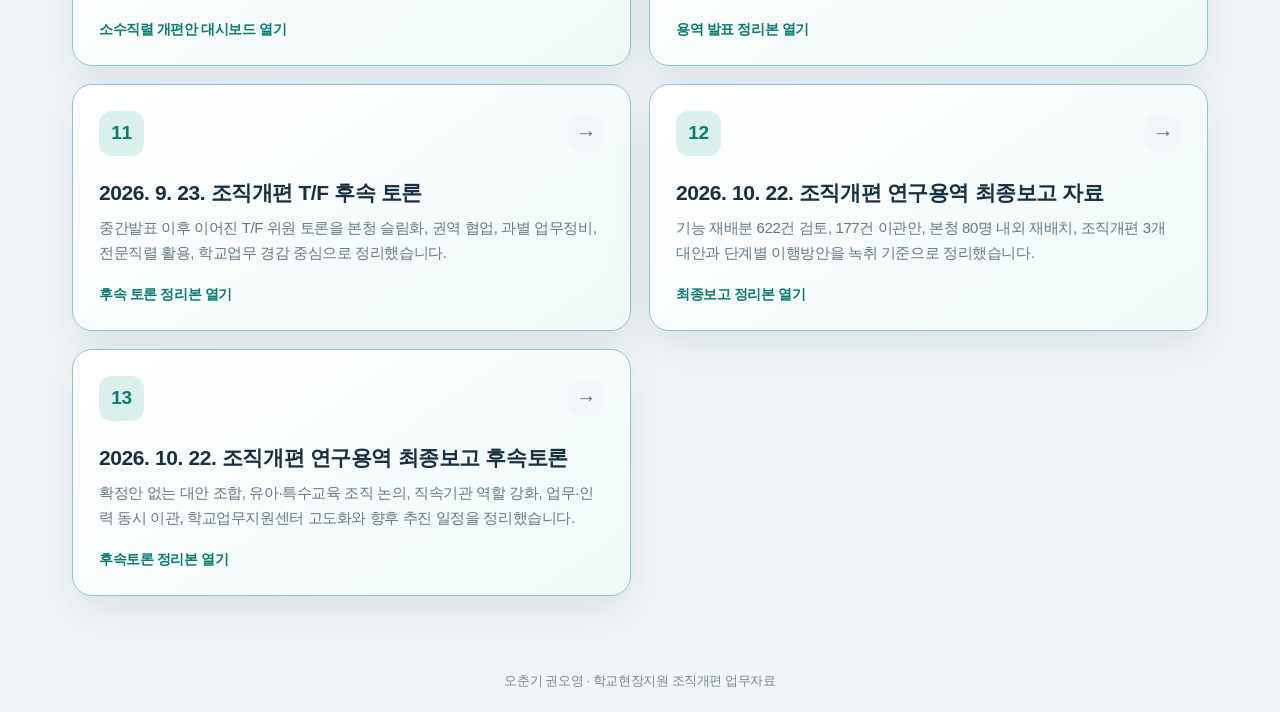
==== commit dbb685a7: "Add link to 2026-10-22 follow-up discussion summary" ====
--- a/index.html
+++ b/index.html
@@ -16,4 +16,5 @@
 <a class="card featured" href="eddata5.html"><div class="top"><span class="num">10</span><span class="arrow">→</span></div><h2>2026년 9월 23일 조직진단 용역 발표</h2><p>전주대학교 연구진의 중간발표와 질의응답, TF 제언을 44개 항목으로 빠짐없이 정리한 상세 자료입니다.</p><span class="open">용역 발표 정리본 열기</span></a>
 <a class="card featured" href="eddata6.html"><div class="top"><span class="num">11</span><span class="arrow">→</span></div><h2>2026. 9. 23. 조직개편 T/F 후속 토론</h2><p>중간발표 이후 이어진 T/F 위원 토론을 본청 슬림화, 권역 협업, 과별 업무정비, 전문직렬 활용, 학교업무 경감 중심으로 정리했습니다.</p><span class="open">후속 토론 정리본 열기</span></a>
 <a class="card featured" href="eddata7.html"><div class="top"><span class="num">12</span><span class="arrow">→</span></div><h2>2026. 10. 22. 조직개편 연구용역 최종보고 자료</h2><p>기능 재배분 622건 검토, 177건 이관안, 본청 80명 내외 재배치, 조직개편 3개 대안과 단계별 이행방안을 녹취 기준으로 정리했습니다.</p><span class="open">최종보고 정리본 열기</span></a>
+<a class="card featured" href="eddata8.html"><div class="top"><span class="num">13</span><span class="arrow">→</span></div><h2>2026. 10. 22. 조직개편 연구용역 최종보고 후속토론</h2><p>확정안 없는 대안 조합, 유아·특수교육 조직 논의, 직속기관 역할 강화, 업무·인력 동시 이관, 학교업무지원센터 고도화와 향후 추진 일정을 정리했습니다.</p><span class="open">후속토론 정리본 열기</span></a>
 </div></main><footer>오춘기 권오영 · 학교현장지원 조직개편 업무자료</footer></body></html>
